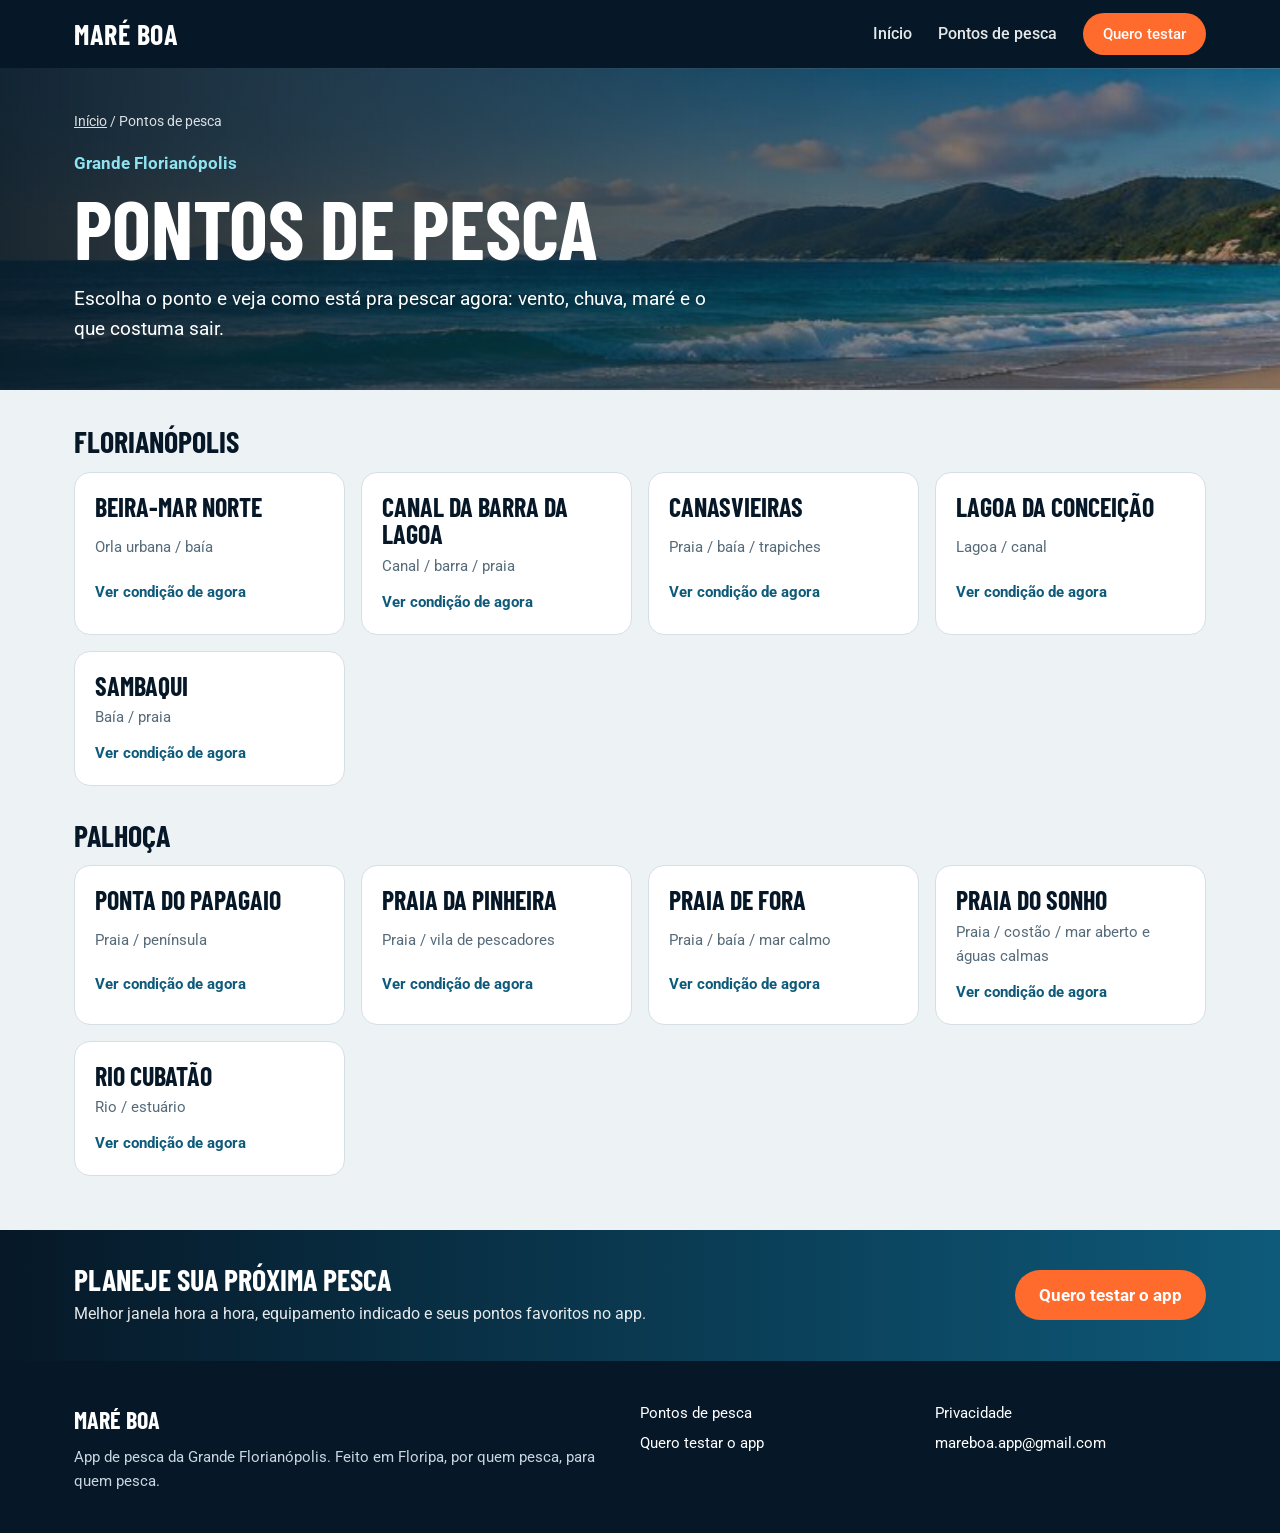
==== pontos/index.html @ 7b596baa "Site novo: paginas dos pontos de pesca com condicao ao vivo, layout de site e sitemap" ====
<!doctype html>
<html lang="pt-BR">
<head>
<meta charset="utf-8">
<meta name="viewport" content="width=device-width, initial-scale=1">
<title>Pontos de pesca na Grande Florianópolis: previsão, maré e vento | Maré Boa</title>
<meta name="description" content="Pontos de pesca em Florianópolis, Palhoça e região, com a condição de agora: vento, chuva, maré e o que costuma sair em cada lugar.">
<link rel="canonical" href="https://mareboa.app.br/pontos/">
<meta name="theme-color" content="#061827">
<meta property="og:type" content="website">
<meta property="og:title" content="Pontos de pesca na Grande Florianópolis: previsão, maré e vento | Maré Boa">
<meta property="og:description" content="Pontos de pesca em Florianópolis, Palhoça e região, com a condição de agora: vento, chuva, maré e o que costuma sair em cada lugar.">
<meta property="og:image" content="https://mareboa.app.br/img/destaque.jpg">
<meta property="og:url" content="https://mareboa.app.br/pontos/">
<link rel="icon" href="/favicon.png" type="image/png">
<link rel="apple-touch-icon" href="/apple-touch-icon.png">
<link rel="preconnect" href="https://fonts.googleapis.com">
<link rel="stylesheet" href="https://fonts.googleapis.com/css2?family=Barlow+Condensed:wght@600;700&family=Roboto:wght@400;500;700&display=swap">
<link rel="stylesheet" href="/pontos/pontos.css">
</head>
<body>
<header class="bar"><div class="wrap">
  <a class="logo" href="/">MARÉ BOA</a>
  <nav class="menu"><a href="/">Início</a><a href="/pontos/">Pontos de pesca</a><a class="btn btn-accent" href="/#testar">Quero testar</a></nav>
</div></header>
<section class="hero"><div class="wrap">
  <nav class="crumbs"><a href="/">Início</a> / Pontos de pesca</nav>
  <div class="where">Grande Florianópolis</div>
  <h1>Pontos de pesca</h1>
  <p>Escolha o ponto e veja como está pra pescar agora: vento, chuva, maré e o que costuma sair.</p>
</div></section>
<main class="wrap" style="padding-top:36px;padding-bottom:20px">
  <section class="cidade">
    <h2>Florianópolis</h2>
    <div class="cards">
      <a class="pcard" href="/pontos/beira-mar-norte/"><strong>Beira-mar Norte</strong><span>Orla urbana / baía</span><em>Ver condição de agora</em></a>
      <a class="pcard" href="/pontos/canal-da-barra-da-lagoa/"><strong>Canal da Barra da Lagoa</strong><span>Canal / barra / praia</span><em>Ver condição de agora</em></a>
      <a class="pcard" href="/pontos/canasvieiras/"><strong>Canasvieiras</strong><span>Praia / baía / trapiches</span><em>Ver condição de agora</em></a>
      <a class="pcard" href="/pontos/lagoa-da-conceicao/"><strong>Lagoa da Conceição</strong><span>Lagoa / canal</span><em>Ver condição de agora</em></a>
      <a class="pcard" href="/pontos/sambaqui/"><strong>Sambaqui</strong><span>Baía / praia</span><em>Ver condição de agora</em></a>
    </div>
  </section>
  <section class="cidade">
    <h2>Palhoça</h2>
    <div class="cards">
      <a class="pcard" href="/pontos/ponta-do-papagaio/"><strong>Ponta do Papagaio</strong><span>Praia / península</span><em>Ver condição de agora</em></a>
      <a class="pcard" href="/pontos/praia-da-pinheira/"><strong>Praia da Pinheira</strong><span>Praia / vila de pescadores</span><em>Ver condição de agora</em></a>
      <a class="pcard" href="/pontos/praia-de-fora/"><strong>Praia de Fora</strong><span>Praia / baía / mar calmo</span><em>Ver condição de agora</em></a>
      <a class="pcard" href="/pontos/praia-do-sonho/"><strong>Praia do Sonho</strong><span>Praia / costão / mar aberto e águas calmas</span><em>Ver condição de agora</em></a>
      <a class="pcard" href="/pontos/rio-cubatao/"><strong>Rio Cubatão</strong><span>Rio / estuário</span><em>Ver condição de agora</em></a>
    </div>
  </section>
</main>
<section class="band"><div class="wrap">
  <div><h2>Planeje sua próxima pesca</h2><p>Melhor janela hora a hora, equipamento indicado e seus pontos favoritos no app.</p></div>
  <a class="btn btn-accent" href="/#testar">Quero testar o app</a>
</div></section>
<footer><div class="wrap">
  <div><strong>MARÉ BOA</strong><p>App de pesca da Grande Florianópolis. Feito em Floripa, por quem pesca, para quem pesca.</p></div>
  <div><a href="/pontos/">Pontos de pesca</a><a href="/#testar">Quero testar o app</a></div>
  <div><a href="/privacidade/">Privacidade</a><a href="mailto:mareboa.app@gmail.com">mareboa.app@gmail.com</a></div>
</div></footer>
</body>
</html>
---- pontos/pontos.css ----
/* Páginas dos pontos: cores e fontes do app, layout de site (largo no computador) */
:root {
  --primary: #0E5A7A; --primary-dark: #061827; --secondary: #10A9C2; --accent: #FF6B2C;
  --bg: #EDF2F5; --surface: #FFFFFF; --surface-soft: #E8EFF3; --text: #12283A; --soft: #566B7A; --border: #D4DFE6;
  --ok: #1E9E5A; --warn: #E0A100; --bad: #C8352B;
  --title: "Barlow Condensed", "Arial Narrow", sans-serif;
  --body: Roboto, "Segoe UI", system-ui, sans-serif;
  --wide: 1180px;
}
* { box-sizing: border-box; min-width: 0; }
body { margin: 0; color: var(--text); font-family: var(--body); font-size: 16px; line-height: 1.6; background: var(--bg); overflow-x: clip; }
a { color: var(--primary); }
.wrap { max-width: var(--wide); margin: 0 auto; padding: 0 24px; }
h1, h2, h3 { font-family: var(--title); font-weight: 700; line-height: 1.05; margin: 0; }
h2 { font-size: 30px; text-transform: uppercase; color: var(--primary-dark); margin-bottom: 14px; }
h3 { font-size: 28px; }

/* topo */
.bar { background: var(--primary-dark); color: #fff; position: sticky; top: 0; z-index: 10; }
.bar .wrap { display: flex; align-items: center; justify-content: space-between; height: 68px; gap: 16px; }
.logo { font-family: var(--title); font-weight: 700; font-size: 28px; color: #fff; text-decoration: none; letter-spacing: .02em; }
.menu { display: flex; align-items: center; gap: 26px; }
.menu a { color: #fff; text-decoration: none; font-weight: 500; opacity: .9; }
.menu a:hover { opacity: 1; text-decoration: underline; }
.menu .btn { opacity: 1; min-height: 42px; padding: 0 20px; font-size: 15px; }
.menu .btn:hover { text-decoration: none; }

/* faixa de destaque, largura total */
.hero { color: #fff; background: linear-gradient(90deg, rgba(6,24,39,.92), rgba(6,24,39,.55) 55%, rgba(6,24,39,.25)), url(/img/hero.jpg) center / cover; }
.hero .wrap { padding-top: 42px; padding-bottom: 46px; }
.crumbs { font-size: 14px; opacity: .85; margin-bottom: 18px; }
.crumbs a { color: #fff; }
.where { font-weight: 700; font-size: 17px; color: #8FE3F0; margin-bottom: 6px; }
.hero h1 { font-size: clamp(44px, 7vw, 82px); text-transform: uppercase; max-width: 16ch; }
.hero p { font-size: 19px; max-width: 40rem; margin: 14px 0 0; }
.pills { display: flex; flex-wrap: wrap; gap: 8px; margin-top: 18px; }
.pill { background: rgba(255,255,255,.14); border: 1px solid rgba(255,255,255,.3); border-radius: 999px; padding: 4px 14px; font-size: 14px; }

/* corpo em duas colunas no computador */
.page { display: grid; grid-template-columns: minmax(0, 1fr) 360px; gap: 28px; padding-top: 32px; padding-bottom: 56px; align-items: start; }
.main, .side { display: grid; gap: 24px; }
.side { position: sticky; top: 92px; }
@media (max-width: 960px) {
  .page { display: flex; flex-direction: column; gap: 20px; }
  .main, .side { display: contents; }
  .o1 { order: 1; } .o2 { order: 2; } .o3 { order: 3; } .o4 { order: 4; } .o5 { order: 5; }
}
.card { background: var(--surface); border: 1px solid var(--border); border-radius: 18px; padding: 26px; }
@media (max-width: 600px) {
  .wrap { padding-left: 16px; padding-right: 16px; } .card { padding: 20px; } .menu a:not(.btn) { display: none; }
  .hero .wrap { padding-top: 26px; padding-bottom: 30px; } .hero p { font-size: 17px; }
}

/* condição ao vivo */
.loading { color: var(--soft); }
.live-top { display: grid; grid-template-columns: auto minmax(0, 1fr); gap: 22px; align-items: center; }
.score { width: 108px; height: 108px; border-radius: 22px; color: #fff; display: flex; flex-direction: column; align-items: center; justify-content: center; }
.score b { font-family: var(--title); font-size: 54px; line-height: 1; }
.score small { font-size: 14px; opacity: .9; }
.tag { display: inline-block; border-radius: 999px; padding: 2px 12px; font-weight: 700; font-size: 14px; color: #fff; margin-bottom: 6px; }
.lv-bom { background: var(--ok); } .lv-razoavel { background: var(--warn); } .lv-ruim { background: #8A99A6; } .lv-evite { background: var(--bad); }
.live-grid { display: grid; grid-template-columns: minmax(0, 1fr) minmax(0, 1fr); gap: 22px; margin-top: 22px; }
@media (max-width: 700px) { .live-grid { grid-template-columns: minmax(0, 1fr); } .score { width: 88px; height: 88px; } .score b { font-size: 42px; } }
.reasons { list-style: none; padding: 0; margin: 0; display: grid; gap: 8px; }
.reasons li { padding-left: 22px; position: relative; }
.reasons li::before { content: ""; position: absolute; left: 3px; top: 8px; width: 11px; height: 11px; border-radius: 50%; background: var(--soft); }
.reasons .r-ok::before { background: var(--ok); } .reasons .r-warn::before { background: var(--warn); } .reasons .r-bad::before { background: var(--bad); }
.label { font-size: 13px; font-weight: 700; color: var(--soft); text-transform: uppercase; letter-spacing: .04em; margin: 0 0 8px; }
.strip { display: grid; grid-template-columns: repeat(6, minmax(0, 1fr)); gap: 6px; text-align: center; }
.strip span { display: block; font-size: 14px; color: var(--soft); }
.strip b { display: inline-flex; width: 42px; height: 42px; border-radius: 50%; align-items: center; justify-content: center; color: #fff; font-size: 15px; }
.water { margin-top: 22px; padding: 14px 16px; border-radius: 14px; background: var(--surface-soft); display: grid; gap: 2px; }
.water span { color: var(--soft); font-size: 15px; }
.w-limpa strong { color: var(--ok); } .w-turva strong { color: #B07F00; } .w-suja strong { color: var(--bad); }
.src { color: var(--soft); font-size: 13px; margin: 16px 0 0; }

/* conteúdo */
.chip { display: inline-block; background: #FFE3D6; color: #A9461C; font-weight: 700; border-radius: 999px; padding: 5px 15px; margin: 0 6px 8px 0; font-size: 15px; }
.facts { display: grid; grid-template-columns: repeat(3, minmax(0, 1fr)); gap: 14px; margin: 0 0 20px; }
.facts div { background: var(--surface-soft); border-radius: 14px; padding: 14px; }
.facts dt { font-size: 13px; font-weight: 700; color: var(--soft); text-transform: uppercase; letter-spacing: .04em; }
.facts dd { margin: 4px 0 0; font-weight: 500; }
@media (max-width: 700px) { .facts { grid-template-columns: minmax(0, 1fr); } }
.btn { display: inline-flex; align-items: center; justify-content: center; min-height: 50px; padding: 0 24px; border-radius: 999px; font-weight: 700; font-size: 17px; text-decoration: none; }
.btn-accent { background: var(--accent); color: #fff; }
.btn-line { border: 2px solid var(--primary); color: var(--primary); }

/* chamada pro app (coluna da direita) */
.cta { background: linear-gradient(160deg, var(--primary-dark), var(--primary)); color: #fff; border: 0; }
.cta h2 { color: #fff; }
.cta ul { margin: 0 0 20px; padding-left: 20px; display: grid; gap: 6px; }
.cta .btn { width: 100%; }
.cta small { display: block; margin-top: 10px; opacity: .85; text-align: center; }

.others { display: grid; gap: 8px; list-style: none; padding: 0; margin: 0; }
.others a { display: flex; justify-content: space-between; gap: 10px; text-decoration: none; padding: 12px 14px; border: 1px solid var(--border); border-radius: 12px; color: var(--text); }
.others a:hover { border-color: var(--primary); }
.others a span { color: var(--soft); font-size: 14px; }

/* lista de pontos: grade de cartões */
.cidade { margin-bottom: 34px; }
.cards { display: grid; grid-template-columns: repeat(auto-fill, minmax(260px, 1fr)); gap: 16px; }
.pcard { display: grid; gap: 6px; background: var(--surface); border: 1px solid var(--border); border-radius: 16px; padding: 20px; text-decoration: none; color: var(--text); }
.pcard:hover { border-color: var(--primary); box-shadow: 0 6px 18px rgba(6,24,39,.08); }
.pcard strong { font-family: var(--title); font-size: 26px; line-height: 1.05; color: var(--primary-dark); text-transform: uppercase; }
.pcard span { color: var(--soft); font-size: 15px; }
.pcard em { font-style: normal; color: var(--primary); font-weight: 700; font-size: 15px; margin-top: 6px; }
.band { background: linear-gradient(90deg, var(--primary-dark), var(--primary)); color: #fff; }
.band .wrap { display: flex; flex-wrap: wrap; align-items: center; justify-content: space-between; gap: 18px; padding-top: 34px; padding-bottom: 34px; }
.band h2 { color: #fff; margin: 0; }
.band p { margin: 6px 0 0; opacity: .9; }

/* rodapé */
footer { background: var(--primary-dark); color: #C9D6DF; font-size: 15px; }
footer .wrap { display: grid; grid-template-columns: 2fr 1fr 1fr; gap: 24px; padding-top: 40px; padding-bottom: 40px; }
footer strong { color: #fff; font-family: var(--title); font-size: 24px; display: block; margin-bottom: 6px; }
footer a { color: #fff; display: block; text-decoration: none; margin-bottom: 6px; }
footer p { margin: 0; }
@media (max-width: 700px) { footer .wrap { grid-template-columns: minmax(0, 1fr); } }
@media (max-width: 600px) {
  .cards { grid-template-columns: repeat(2, minmax(0, 1fr)); gap: 10px; }
  .pcard { padding: 14px; gap: 4px; }
  .pcard strong { font-size: 20px; }
  .pcard span { font-size: 13px; }
  .pcard em { font-size: 13px; }
}
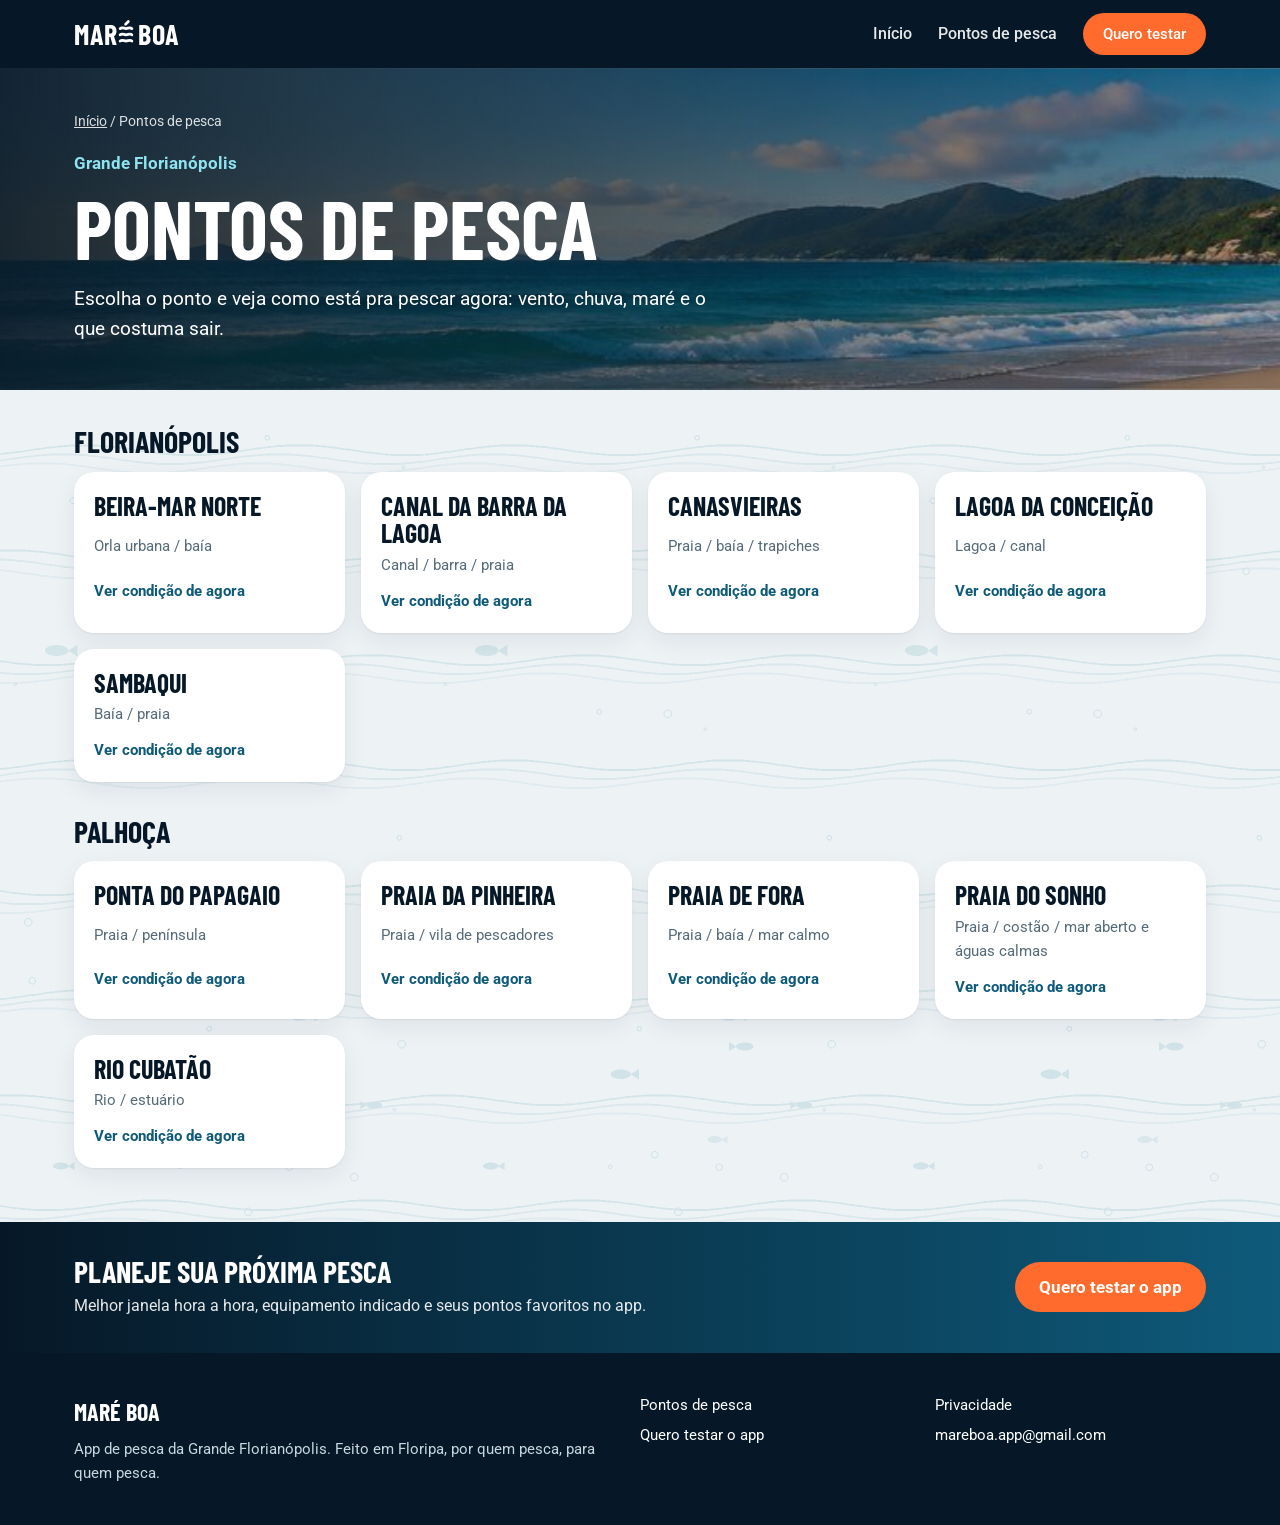
==== commit fefcd3f2: "Logo com E de ondinhas, secao Pescaria e pra ser divertida, cards novos e fundo do app" ====
--- a/pontos/index.html
+++ b/pontos/index.html
@@ -20,7 +20,7 @@
 </head>
 <body>
 <header class="bar"><div class="wrap">
-  <a class="logo" href="/">MARÉ BOA</a>
+  <a class="logo" href="/" aria-label="Maré Boa">MAR<svg class="e-onda" viewBox="0 0 18 22" fill="none" stroke="currentColor" stroke-width="3.6" stroke-linecap="round" aria-hidden="true"><path d="M8.5 -2.5 12 -6"/><path d="M1.5 3c2.6-2.2 5-.1 7.5 0s4.9-2.2 7.5 0M1.5 11c2.6-2.2 5-.1 7.5 0s4.9-2.2 7.5 0M1.5 19c2.6-2.2 5-.1 7.5 0s4.9-2.2 7.5 0"/></svg><span class="logo-boa">BOA</span></a>
   <nav class="menu"><a href="/">Início</a><a href="/pontos/">Pontos de pesca</a><a class="btn btn-accent" href="/#testar">Quero testar</a></nav>
 </div></header>
 <section class="hero"><div class="wrap">
--- a/pontos/pontos.css
+++ b/pontos/pontos.css
@@ -8,7 +8,9 @@
   --wide: 1180px;
 }
 * { box-sizing: border-box; min-width: 0; }
-body { margin: 0; color: var(--text); font-family: var(--body); font-size: 16px; line-height: 1.6; background: var(--bg); overflow-x: clip; }
+body { margin: 0; color: var(--text); font-family: var(--body); font-size: 16px; line-height: 1.6; overflow-x: clip;
+  background: var(--bg) url(/img/fundo_mar.png) center top / 430px auto repeat; } /* fundo com ondinhas, igual ao app */
+@media (max-width: 430px) { body { background-size: 100% auto; background-repeat: repeat-y; } }
 a { color: var(--primary); }
 .wrap { max-width: var(--wide); margin: 0 auto; padding: 0 24px; }
 h1, h2, h3 { font-family: var(--title); font-weight: 700; line-height: 1.05; margin: 0; }
@@ -19,6 +21,9 @@
 .bar { background: var(--primary-dark); color: #fff; position: sticky; top: 0; z-index: 10; }
 .bar .wrap { display: flex; align-items: center; justify-content: space-between; height: 68px; gap: 16px; }
 .logo { font-family: var(--title); font-weight: 700; font-size: 28px; color: #fff; text-decoration: none; letter-spacing: .02em; }
+.logo { white-space: nowrap; }
+.e-onda { display: inline-block; width: .5em; height: .7em; vertical-align: baseline; overflow: visible; margin: 0 .02em 0 .03em; }
+.logo-boa { margin-left: .18em; }
 .menu { display: flex; align-items: center; gap: 26px; }
 .menu a { color: #fff; text-decoration: none; font-weight: 500; opacity: .9; }
 .menu a:hover { opacity: 1; text-decoration: underline; }
@@ -45,7 +50,7 @@
   .main, .side { display: contents; }
   .o1 { order: 1; } .o2 { order: 2; } .o3 { order: 3; } .o4 { order: 4; } .o5 { order: 5; }
 }
-.card { background: var(--surface); border: 1px solid var(--border); border-radius: 18px; padding: 26px; }
+.card { background: var(--surface); border: 0; border-radius: 20px; padding: 26px; box-shadow: 0 1px 2px rgba(6,24,39,.06), 0 8px 24px rgba(6,24,39,.07); }
 @media (max-width: 600px) {
   .wrap { padding-left: 16px; padding-right: 16px; } .card { padding: 20px; } .menu a:not(.btn) { display: none; }
   .hero .wrap { padding-top: 26px; padding-bottom: 30px; } .hero p { font-size: 17px; }
@@ -100,8 +105,9 @@
 /* lista de pontos: grade de cartões */
 .cidade { margin-bottom: 34px; }
 .cards { display: grid; grid-template-columns: repeat(auto-fill, minmax(260px, 1fr)); gap: 16px; }
-.pcard { display: grid; gap: 6px; background: var(--surface); border: 1px solid var(--border); border-radius: 16px; padding: 20px; text-decoration: none; color: var(--text); }
-.pcard:hover { border-color: var(--primary); box-shadow: 0 6px 18px rgba(6,24,39,.08); }
+.pcard { display: grid; gap: 6px; background: var(--surface); border: 0; border-radius: 20px; padding: 20px; text-decoration: none; color: var(--text); box-shadow: 0 1px 2px rgba(6,24,39,.06), 0 8px 24px rgba(6,24,39,.07); transition: transform .2s, box-shadow .2s; }
+.pcard:hover { transform: translateY(-3px); box-shadow: 0 2px 4px rgba(6,24,39,.06), 0 14px 32px rgba(6,24,39,.12); }
+@media (prefers-reduced-motion: reduce) { .pcard, .pcard:hover { transition: none; transform: none; } }
 .pcard strong { font-family: var(--title); font-size: 26px; line-height: 1.05; color: var(--primary-dark); text-transform: uppercase; }
 .pcard span { color: var(--soft); font-size: 15px; }
 .pcard em { font-style: normal; color: var(--primary); font-weight: 700; font-size: 15px; margin-top: 6px; }
